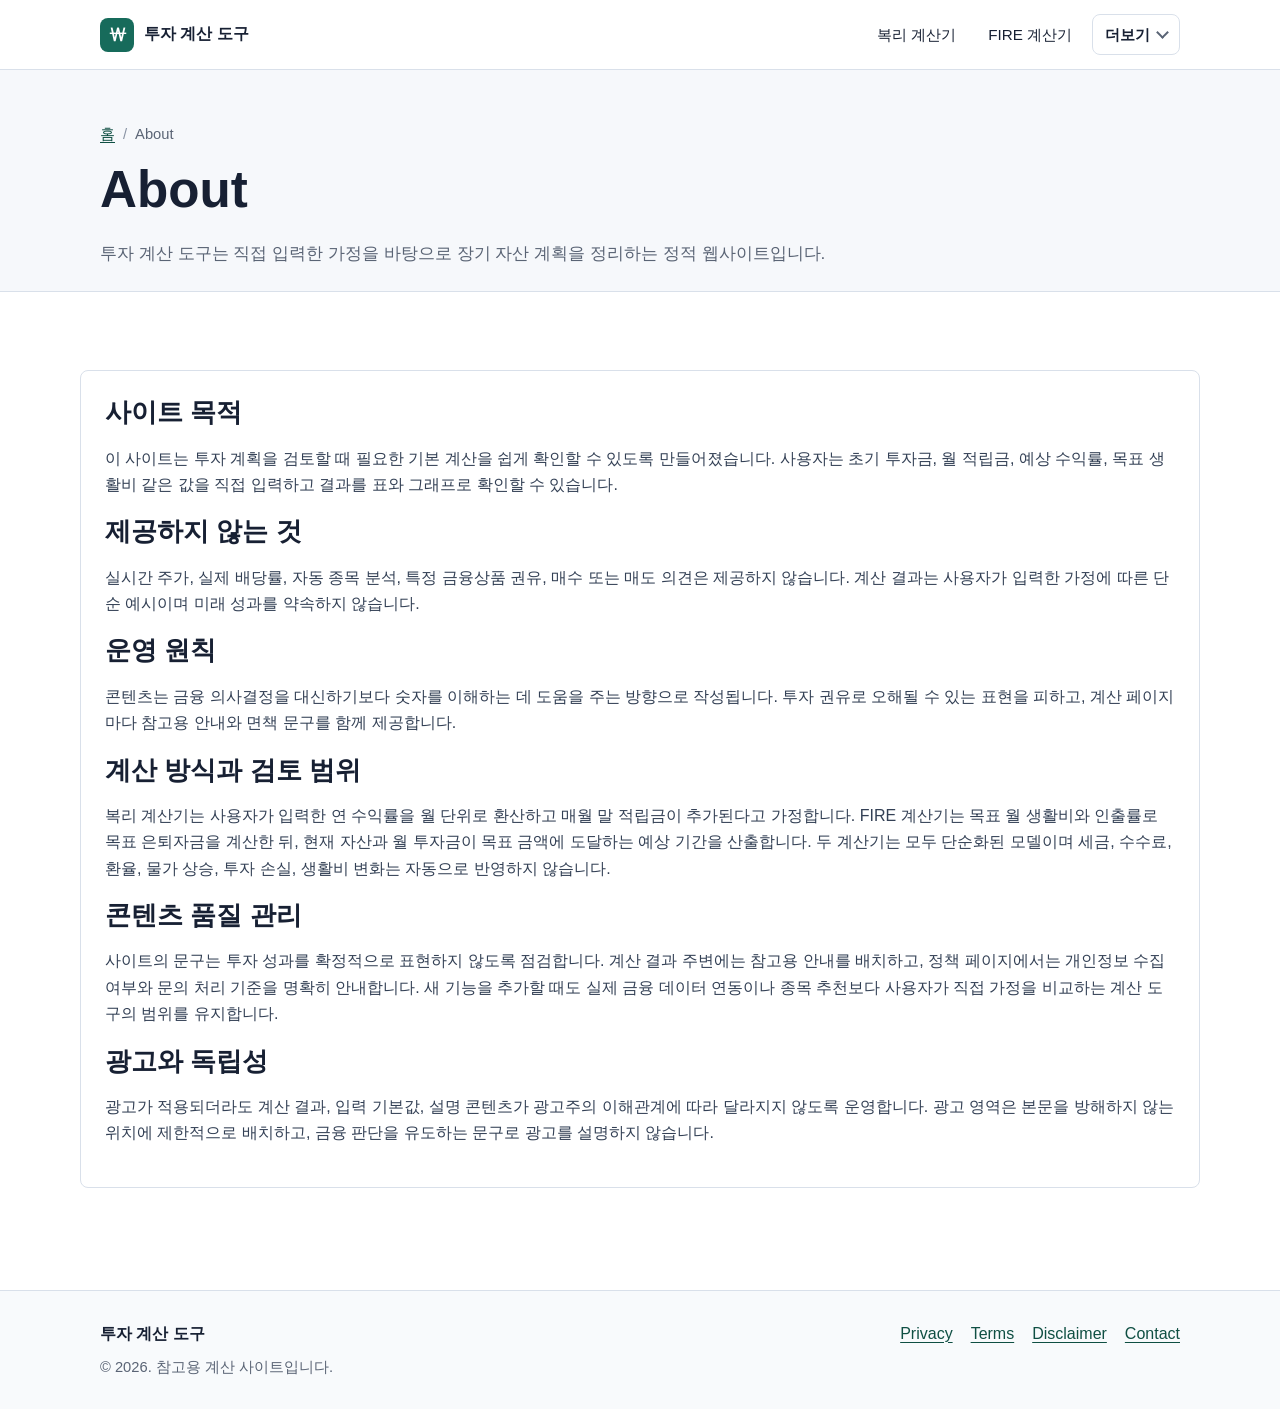
==== about.html @ cb0d3887 "Initial static investment calculators site" ====
﻿<!doctype html>
<html lang="ko">
<head>
  <meta charset="utf-8">
  <meta name="viewport" content="width=device-width, initial-scale=1">
  <title>About | 투자 계산 도구 소개</title>
  <meta name="description" content="투자 계산 도구의 목적, 제공 범위, 운영 원칙을 안내합니다. 이 사이트는 종목 추천이나 실시간 금융 데이터를 제공하지 않습니다.">
  <link rel="canonical" href="https://example.com/about">
  <meta property="og:type" content="website">
  <meta property="og:title" content="About | 투자 계산 도구 소개">
  <meta property="og:description" content="사용자 입력값 기반 투자 계산 보조 도구의 운영 원칙을 확인하세요.">
  <meta property="og:url" content="https://example.com/about">
  <meta property="og:site_name" content="투자 계산 도구">
  <link rel="stylesheet" href="/assets/css/style.css">
  <script src="/assets/js/main.js" defer></script>
  <script type="application/ld+json">{"@context":"https://schema.org","@type":"BreadcrumbList","itemListElement":[{"@type":"ListItem","position":1,"name":"홈","item":"https://example.com/"},{"@type":"ListItem","position":2,"name":"About","item":"https://example.com/about"}]}</script>
</head>
<body>
  <a class="skip-link" href="#main">본문 바로가기</a>
  <header class="site-header"><div class="nav-wrap"><a class="brand" href="/"><span class="brand-mark" aria-hidden="true">₩</span><span>투자 계산 도구</span></a><nav class="nav-links" aria-label="주요 메뉴"><a class="nav-primary" href="/">복리 계산기</a><a class="nav-primary" href="/fire-calculator">FIRE 계산기</a><details class="nav-more"><summary>더보기</summary><div class="nav-menu"><a href="/about" aria-current="page">About</a><a href="/privacy">Privacy</a><a href="/terms">Terms</a><a href="/disclaimer">Disclaimer</a><a href="/contact">Contact</a></div></details></nav></div></header>
  <main id="main">
    <section class="page-title"><div class="container"><nav class="breadcrumbs" aria-label="현재 위치"><ol><li><a href="/">홈</a></li><li>About</li></ol></nav><h1>About</h1><p class="lead">투자 계산 도구는 직접 입력한 가정을 바탕으로 장기 자산 계획을 정리하는 정적 웹사이트입니다.</p></div></section>
    <section class="section"><div class="container content-box">
      <h2>사이트 목적</h2>
      <p>이 사이트는 투자 계획을 검토할 때 필요한 기본 계산을 쉽게 확인할 수 있도록 만들어졌습니다. 사용자는 초기 투자금, 월 적립금, 예상 수익률, 목표 생활비 같은 값을 직접 입력하고 결과를 표와 그래프로 확인할 수 있습니다.</p>
      <h2>제공하지 않는 것</h2>
      <p>실시간 주가, 실제 배당률, 자동 종목 분석, 특정 금융상품 권유, 매수 또는 매도 의견은 제공하지 않습니다. 계산 결과는 사용자가 입력한 가정에 따른 단순 예시이며 미래 성과를 약속하지 않습니다.</p>
      <h2>운영 원칙</h2>
      <p>콘텐츠는 금융 의사결정을 대신하기보다 숫자를 이해하는 데 도움을 주는 방향으로 작성됩니다. 투자 권유로 오해될 수 있는 표현을 피하고, 계산 페이지마다 참고용 안내와 면책 문구를 함께 제공합니다.</p>
      <h2>계산 방식과 검토 범위</h2>
      <p>복리 계산기는 사용자가 입력한 연 수익률을 월 단위로 환산하고 매월 말 적립금이 추가된다고 가정합니다. FIRE 계산기는 목표 월 생활비와 인출률로 목표 은퇴자금을 계산한 뒤, 현재 자산과 월 투자금이 목표 금액에 도달하는 예상 기간을 산출합니다. 두 계산기는 모두 단순화된 모델이며 세금, 수수료, 환율, 물가 상승, 투자 손실, 생활비 변화는 자동으로 반영하지 않습니다.</p>
      <h2>콘텐츠 품질 관리</h2>
      <p>사이트의 문구는 투자 성과를 확정적으로 표현하지 않도록 점검합니다. 계산 결과 주변에는 참고용 안내를 배치하고, 정책 페이지에서는 개인정보 수집 여부와 문의 처리 기준을 명확히 안내합니다. 새 기능을 추가할 때도 실제 금융 데이터 연동이나 종목 추천보다 사용자가 직접 가정을 비교하는 계산 도구의 범위를 유지합니다.</p>
      <h2>광고와 독립성</h2>
      <p>광고가 적용되더라도 계산 결과, 입력 기본값, 설명 콘텐츠가 광고주의 이해관계에 따라 달라지지 않도록 운영합니다. 광고 영역은 본문을 방해하지 않는 위치에 제한적으로 배치하고, 금융 판단을 유도하는 문구로 광고를 설명하지 않습니다.</p>
    </div></section>
  </main>
  <footer class="site-footer"><div class="container footer-inner"><div><strong>투자 계산 도구</strong><p class="footer-note">© <span id="currentYear"></span>. 참고용 계산 사이트입니다.</p></div><nav class="footer-links" aria-label="하단 메뉴"><a href="/privacy">Privacy</a><a href="/terms">Terms</a><a href="/disclaimer">Disclaimer</a><a href="/contact">Contact</a></nav></div></footer>
</body>
</html>
---- assets/css/style.css ----
:root {
  --bg: #ffffff;
  --surface: #f6f8fb;
  --panel: #ffffff;
  --text: #172033;
  --muted: #5a6475;
  --line: #d9e0ea;
  --primary: #176b5b;
  --primary-dark: #0f4f43;
  --accent: #224b7a;
  --warning: #8a4b00;
  --focus: #f2b84b;
  --shadow: 0 10px 28px rgba(23, 32, 51, 0.08);
  --radius: 8px;
}

* {
  box-sizing: border-box;
}

html {
  color-scheme: light;
  scroll-behavior: smooth;
}

body {
  margin: 0;
  background: var(--bg);
  color: var(--text);
  font-family: Arial, "Noto Sans KR", "Malgun Gothic", sans-serif;
  font-size: 16px;
  line-height: 1.65;
}

p,
li,
dt,
dd,
small,
.lead,
.metric strong {
  overflow-wrap: anywhere;
}

a {
  color: var(--primary-dark);
  text-decoration-thickness: 1px;
  text-underline-offset: 3px;
}

a:hover {
  color: var(--accent);
}

a:focus-visible,
button:focus-visible,
input:focus-visible,
select:focus-visible,
textarea:focus-visible {
  outline: 3px solid var(--focus);
  outline-offset: 2px;
}

.site-header {
  position: sticky;
  top: 0;
  z-index: 10;
  border-bottom: 1px solid var(--line);
  background: rgba(255, 255, 255, 0.96);
  backdrop-filter: blur(8px);
}

.nav-wrap {
  display: flex;
  align-items: center;
  justify-content: space-between;
  gap: 24px;
  max-width: 1120px;
  margin: 0 auto;
  padding: 14px 20px;
}

.brand {
  display: inline-flex;
  align-items: center;
  gap: 10px;
  color: var(--text);
  font-weight: 700;
  text-decoration: none;
  white-space: nowrap;
}

.brand-mark {
  display: inline-grid;
  width: 34px;
  height: 34px;
  place-items: center;
  border-radius: 8px;
  background: var(--primary);
  color: #ffffff;
  font-size: 18px;
}

.nav-links {
  display: flex;
  flex-wrap: wrap;
  justify-content: flex-end;
  align-items: center;
  gap: 8px;
  font-size: 0.95rem;
}

.nav-links a {
  color: var(--text);
  text-decoration: none;
}

.nav-primary,
.nav-more summary {
  display: inline-flex;
  align-items: center;
  min-height: 38px;
  padding: 7px 12px;
  border-radius: 8px;
}

.nav-primary:hover,
.nav-more summary:hover {
  background: var(--surface);
}

.nav-links a[aria-current="page"],
.nav-menu a[aria-current="page"] {
  color: var(--primary-dark);
  font-weight: 700;
}

.nav-links .nav-primary[aria-current="page"] {
  background: #eef8f5;
}

.nav-more {
  position: relative;
}

.nav-more summary {
  border: 1px solid var(--line);
  background: #ffffff;
  color: var(--text);
  cursor: pointer;
  list-style: none;
  font-weight: 700;
}

.nav-more summary::-webkit-details-marker {
  display: none;
}

.nav-more summary::after {
  content: "";
  width: 7px;
  height: 7px;
  margin-left: 8px;
  border-right: 2px solid var(--muted);
  border-bottom: 2px solid var(--muted);
  transform: translateY(-2px) rotate(45deg);
}

.nav-more[open] summary::after {
  transform: translateY(2px) rotate(225deg);
}

.nav-menu {
  position: absolute;
  top: calc(100% + 8px);
  right: 0;
  z-index: 20;
  display: grid;
  min-width: 180px;
  padding: 8px;
  border: 1px solid var(--line);
  border-radius: 8px;
  background: #ffffff;
  box-shadow: var(--shadow);
}

.nav-menu a {
  padding: 9px 10px;
  border-radius: 6px;
}

.nav-menu a:hover {
  background: var(--surface);
}

.container {
  max-width: 1120px;
  margin: 0 auto;
  padding: 0 20px;
}

.hero {
  background: linear-gradient(180deg, #f7faf9 0%, #ffffff 100%);
  border-bottom: 1px solid var(--line);
}

.hero-inner {
  display: grid;
  grid-template-columns: minmax(0, 1.1fr) minmax(280px, 0.9fr);
  gap: 44px;
  align-items: center;
  min-height: 520px;
  padding: 64px 20px 48px;
}

.hero h1,
.page-title h1 {
  margin: 0;
  color: var(--text);
  font-size: clamp(2rem, 4vw, 3.3rem);
  line-height: 1.18;
  letter-spacing: 0;
}

.lead {
  max-width: 760px;
  margin: 18px 0 0;
  color: var(--muted);
  font-size: 1.08rem;
}

.hero-actions {
  display: flex;
  flex-wrap: wrap;
  gap: 12px;
  margin-top: 28px;
}

.button {
  display: inline-flex;
  align-items: center;
  justify-content: center;
  min-height: 44px;
  padding: 10px 16px;
  border: 1px solid var(--primary);
  border-radius: 8px;
  background: var(--primary);
  color: #ffffff;
  font-weight: 700;
  text-decoration: none;
  cursor: pointer;
}

.button.secondary {
  background: #ffffff;
  color: var(--primary-dark);
}

.button:hover {
  background: var(--primary-dark);
  color: #ffffff;
}

.hero-panel,
.tool-panel,
.content-box,
.notice,
.ad-slot {
  border: 1px solid var(--line);
  border-radius: var(--radius);
  background: var(--panel);
  box-shadow: var(--shadow);
}

.hero-panel {
  padding: 24px;
}

.mini-chart {
  display: grid;
  align-items: end;
  grid-template-columns: repeat(8, 1fr);
  gap: 8px;
  height: 180px;
  margin: 24px 0;
  padding: 18px;
  border-radius: 8px;
  background: var(--surface);
}

.mini-chart span {
  display: block;
  border-radius: 5px 5px 0 0;
  background: var(--primary);
}

.quick-facts {
  display: grid;
  gap: 12px;
  margin: 0;
}

.quick-facts div {
  display: flex;
  justify-content: space-between;
  gap: 14px;
  padding-bottom: 10px;
  border-bottom: 1px solid var(--line);
}

.quick-facts div:last-child {
  border-bottom: 0;
  padding-bottom: 0;
}

.quick-facts dt {
  color: var(--muted);
}

.quick-facts dd {
  margin: 0;
  font-weight: 700;
  text-align: right;
}

.section {
  padding: 54px 0;
}

.section h2,
.content-box h2,
.tool-panel h2 {
  margin: 0 0 16px;
  font-size: 1.65rem;
  line-height: 1.3;
  letter-spacing: 0;
}

.section h3,
.content-box h3 {
  margin: 30px 0 10px;
  font-size: 1.18rem;
  line-height: 1.35;
}

.panel-heading {
  display: flex;
  align-items: flex-start;
  justify-content: space-between;
  gap: 16px;
  margin-bottom: 12px;
}

.panel-heading h2 {
  margin-bottom: 8px;
}

.panel-heading p {
  margin: 0;
  color: var(--muted);
}

.tip-button {
  flex: 0 0 auto;
  min-width: 48px;
  min-height: 36px;
  padding: 7px 12px;
  border: 1px solid #cfe4df;
  border-radius: 999px;
  background: #eef8f5;
  color: var(--primary-dark);
  font: inherit;
  font-weight: 800;
  cursor: pointer;
}

.tip-button:hover {
  border-color: var(--primary);
  background: #dff2ed;
}

.grid-2,
.tool-grid {
  display: grid;
  grid-template-columns: repeat(2, minmax(0, 1fr));
  gap: 22px;
}

.feature-card,
.content-box,
.tool-panel,
.notice,
.ad-slot {
  padding: 24px;
}

.feature-card {
  border: 1px solid var(--line);
  border-radius: var(--radius);
  background: var(--surface);
}

.feature-card h2,
.feature-card h3 {
  margin-top: 0;
}

.page-title {
  padding: 52px 0 24px;
  border-bottom: 1px solid var(--line);
  background: var(--surface);
}

.visual-title {
  padding: 42px 0;
}

.page-title-inner {
  display: grid;
  grid-template-columns: minmax(0, 1fr) minmax(260px, 420px);
  gap: 34px;
  align-items: center;
}

.page-visual {
  display: block;
  width: 100%;
  height: auto;
  border-radius: 8px;
  box-shadow: 0 12px 34px rgba(23, 32, 51, 0.08);
}

.title-action {
  margin-top: 20px;
}

.breadcrumbs {
  margin-bottom: 14px;
  color: var(--muted);
  font-size: 0.92rem;
}

.breadcrumbs ol {
  display: flex;
  flex-wrap: wrap;
  gap: 8px;
  margin: 0;
  padding: 0;
  list-style: none;
}

.breadcrumbs li:not(:last-child)::after {
  content: "/";
  margin-left: 8px;
  color: #8892a3;
}

.calculator-form {
  display: grid;
  gap: 18px;
}

.field {
  display: grid;
  gap: 7px;
}

.field label {
  font-weight: 700;
}

.field small {
  color: var(--muted);
}

input,
select,
textarea {
  width: 100%;
  min-height: 46px;
  padding: 10px 12px;
  border: 1px solid #b9c3d2;
  border-radius: 8px;
  background: #ffffff;
  color: var(--text);
  font: inherit;
}

select {
  appearance: none;
  background-image: linear-gradient(45deg, transparent 50%, var(--muted) 50%), linear-gradient(135deg, var(--muted) 50%, transparent 50%);
  background-position: calc(100% - 18px) 20px, calc(100% - 12px) 20px;
  background-size: 6px 6px, 6px 6px;
  background-repeat: no-repeat;
  padding-right: 38px;
}

.money-input {
  font-size: 1.12rem;
  font-weight: 700;
  letter-spacing: 0;
}

.amount-help {
  display: inline-flex;
  align-items: center;
  width: fit-content;
  min-height: 30px;
  padding: 4px 10px;
  border: 1px solid #cfe4df;
  border-radius: 8px;
  background: #eef8f5;
  color: var(--primary-dark);
  font-size: 0.92rem;
  font-weight: 700;
}

[hidden] {
  display: none !important;
}

textarea {
  min-height: 150px;
  resize: vertical;
}

.result-summary {
  display: grid;
  grid-template-columns: repeat(2, minmax(0, 1fr));
  gap: 12px;
  margin: 18px 0 22px;
}

.metric {
  padding: 16px;
  border: 1px solid var(--line);
  border-radius: 8px;
  background: var(--surface);
}

.metric span {
  display: block;
  color: var(--muted);
  font-size: 0.92rem;
}

.metric strong {
  display: block;
  margin-top: 6px;
  color: var(--text);
  font-size: 1.25rem;
  overflow-wrap: anywhere;
}

.chart-wrap {
  position: relative;
  min-height: 300px;
  margin-top: 18px;
}

.table-wrap {
  overflow-x: auto;
  margin-top: 20px;
  border: 1px solid var(--line);
  border-radius: 8px;
}

table {
  width: 100%;
  border-collapse: collapse;
  min-width: 560px;
  background: #ffffff;
}

th,
td {
  padding: 12px 14px;
  border-bottom: 1px solid var(--line);
  text-align: right;
}

th:first-child,
td:first-child {
  text-align: left;
}

th {
  background: var(--surface);
  color: var(--text);
  font-weight: 700;
}

tr:last-child td {
  border-bottom: 0;
}

.notice {
  margin-top: 22px;
  border-color: #e8c98f;
  background: #fff9ed;
  color: #4a3200;
  box-shadow: none;
}

.notice strong {
  color: var(--warning);
}

.ad-slot {
  margin: 34px 0;
  background: #fafbfc;
  color: var(--muted);
  text-align: center;
  box-shadow: none;
}

.tip-strip {
  display: flex;
  align-items: center;
  justify-content: space-between;
  gap: 18px;
  margin: 28px 0 0;
  padding: 18px 20px;
  border: 1px solid #cfe4df;
  border-radius: 8px;
  background: #f3faf7;
}

.tip-strip strong {
  display: block;
  margin-bottom: 4px;
  color: var(--primary-dark);
  font-size: 1.05rem;
}

.tip-strip p {
  margin: 0;
  color: var(--muted);
}

.tip-modal {
  width: min(820px, calc(100% - 32px));
  max-height: min(760px, calc(100vh - 40px));
  padding: 0;
  border: 0;
  border-radius: 8px;
  background: transparent;
}

.tip-modal::backdrop {
  background: rgba(23, 32, 51, 0.56);
}

.tip-modal-inner {
  position: relative;
  max-height: min(760px, calc(100vh - 40px));
  overflow: auto;
  padding: 30px;
  border: 1px solid var(--line);
  border-radius: 8px;
  background: #ffffff;
  box-shadow: 0 24px 64px rgba(23, 32, 51, 0.24);
}

.tip-modal-inner h2 {
  margin: 0 0 16px;
  padding-right: 40px;
}

.tip-modal-inner h3 {
  margin: 28px 0 8px;
}

.tip-modal-inner p {
  color: #334055;
}

.modal-close {
  position: absolute;
  top: 18px;
  right: 18px;
  display: inline-grid;
  width: 36px;
  height: 36px;
  place-items: center;
  border: 1px solid var(--line);
  border-radius: 50%;
  background: #ffffff;
  color: var(--text);
  font-size: 1.4rem;
  line-height: 1;
  cursor: pointer;
}

.modal-close:hover {
  background: var(--surface);
}

.content-box {
  margin-top: 24px;
  box-shadow: none;
}

.content-box p,
.content-box li {
  color: #334055;
}

.content-box ul {
  padding-left: 22px;
}

.site-footer {
  margin-top: 48px;
  border-top: 1px solid var(--line);
  background: #f8fafc;
}

.footer-inner {
  display: grid;
  grid-template-columns: 1fr auto;
  gap: 22px;
  align-items: start;
  padding: 30px 20px;
}

.footer-links {
  display: flex;
  flex-wrap: wrap;
  gap: 12px 18px;
}

.footer-note {
  margin: 8px 0 0;
  color: var(--muted);
  font-size: 0.92rem;
}

.skip-link {
  position: absolute;
  left: -999px;
  top: 8px;
  z-index: 100;
  padding: 8px 12px;
  background: var(--text);
  color: #ffffff;
}

.skip-link:focus {
  left: 8px;
}

@media (max-width: 860px) {
  .nav-wrap,
  .footer-inner {
    align-items: flex-start;
    flex-direction: column;
  }

  .nav-wrap {
    display: grid;
  }

  .nav-links {
    justify-content: flex-start;
  }

  .nav-more {
    margin-left: auto;
  }

  .hero-inner,
  .page-title-inner,
  .grid-2,
  .tool-grid {
    grid-template-columns: 1fr;
  }

  .hero-inner {
    min-height: auto;
    padding-top: 44px;
  }
}

@media (max-width: 560px) {
  body {
    font-size: 15px;
  }

  .container,
  .nav-wrap,
  .hero-inner,
  .footer-inner {
    padding-left: 16px;
    padding-right: 16px;
  }

  .nav-links {
    width: 100%;
    gap: 6px;
    font-size: 0.9rem;
  }

  .nav-primary,
  .nav-more summary {
    min-height: 36px;
    padding: 6px 9px;
  }

  .section {
    padding: 38px 0;
  }

  .feature-card,
  .content-box,
  .tool-panel,
  .notice,
  .ad-slot,
  .hero-panel {
    padding: 18px;
  }

  .result-summary {
    grid-template-columns: 1fr;
  }

  .panel-heading,
  .tip-strip {
    align-items: stretch;
    flex-direction: column;
  }

  .tip-strip .button {
    width: 100%;
  }

  .tip-modal-inner {
    padding: 24px 18px;
  }

  .hero-actions .button {
    width: 100%;
  }

  .chart-wrap {
    min-height: 260px;
  }
}
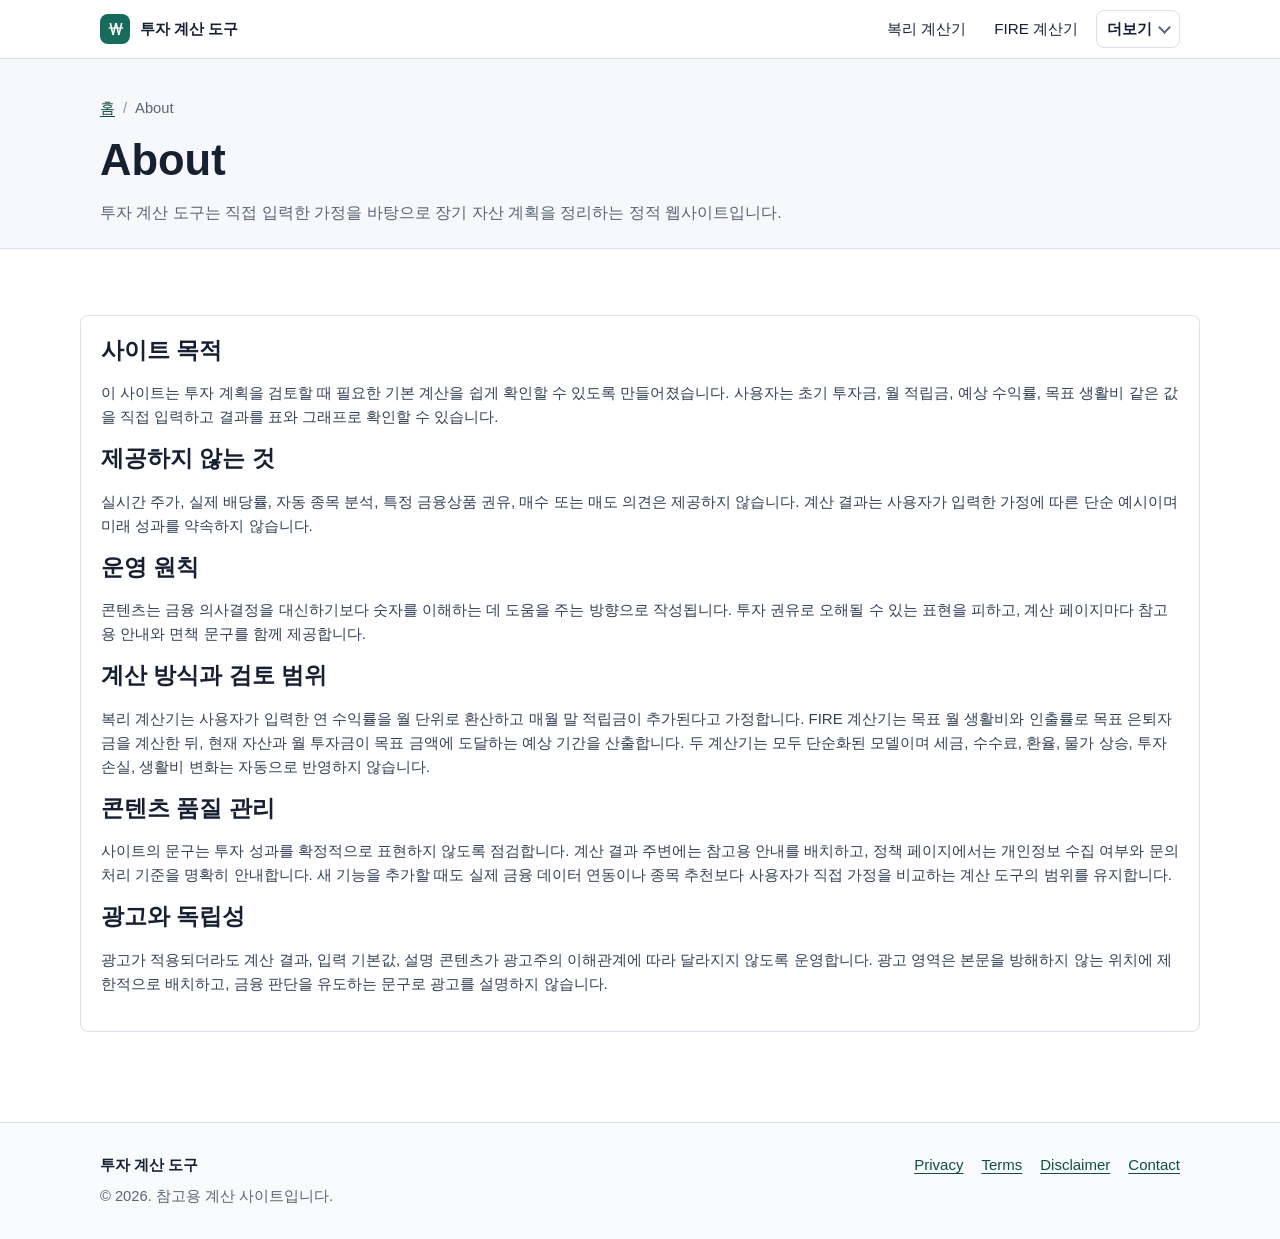
==== commit 814776c9: "Localize more menu labels" ====
--- a/about.html
+++ b/about.html
@@ -17,7 +17,7 @@
 </head>
 <body>
   <a class="skip-link" href="#main">본문 바로가기</a>
-  <header class="site-header"><div class="nav-wrap"><a class="brand" href="/"><span class="brand-mark" aria-hidden="true">₩</span><span>투자 계산 도구</span></a><nav class="nav-links" aria-label="주요 메뉴"><a class="nav-primary" href="/">복리 계산기</a><a class="nav-primary" href="/fire-calculator">FIRE 계산기</a><details class="nav-more"><summary>더보기</summary><div class="nav-menu"><a href="/about" aria-current="page">About</a><a href="/privacy">Privacy</a><a href="/terms">Terms</a><a href="/disclaimer">Disclaimer</a><a href="/contact">Contact</a></div></details></nav></div></header>
+  <header class="site-header"><div class="nav-wrap"><a class="brand" href="/"><span class="brand-mark" aria-hidden="true">₩</span><span>투자 계산 도구</span></a><nav class="nav-links" aria-label="주요 메뉴"><a class="nav-primary" href="/">복리 계산기</a><a class="nav-primary" href="/fire-calculator">FIRE 계산기</a><details class="nav-more"><summary>더보기</summary><div class="nav-menu"><a href="/about" aria-current="page">About (소개)</a><a href="/privacy">Privacy (개인정보처리방침)</a><a href="/terms">Terms (이용약관)</a><a href="/disclaimer">Disclaimer (면책안내)</a><a href="/contact">Contact (문의)</a></div></details></nav></div></header>
   <main id="main">
     <section class="page-title"><div class="container"><nav class="breadcrumbs" aria-label="현재 위치"><ol><li><a href="/">홈</a></li><li>About</li></ol></nav><h1>About</h1><p class="lead">투자 계산 도구는 직접 입력한 가정을 바탕으로 장기 자산 계획을 정리하는 정적 웹사이트입니다.</p></div></section>
     <section class="section"><div class="container content-box">
--- a/assets/css/style.css
+++ b/assets/css/style.css
@@ -28,8 +28,8 @@
   background: var(--bg);
   color: var(--text);
   font-family: Arial, "Noto Sans KR", "Malgun Gothic", sans-serif;
-  font-size: 16px;
-  line-height: 1.65;
+  font-size: 15px;
+  line-height: 1.6;
 }
 
 p,
@@ -77,7 +77,7 @@
   gap: 24px;
   max-width: 1120px;
   margin: 0 auto;
-  padding: 14px 20px;
+  padding: 10px 20px;
 }
 
 .brand {
@@ -92,13 +92,13 @@
 
 .brand-mark {
   display: inline-grid;
-  width: 34px;
-  height: 34px;
+  width: 30px;
+  height: 30px;
   place-items: center;
   border-radius: 8px;
   background: var(--primary);
   color: #ffffff;
-  font-size: 18px;
+  font-size: 16px;
 }
 
 .nav-links {
@@ -119,8 +119,8 @@
 .nav-more summary {
   display: inline-flex;
   align-items: center;
-  min-height: 38px;
-  padding: 7px 12px;
+  min-height: 34px;
+  padding: 6px 10px;
   border-radius: 8px;
 }
 
@@ -176,7 +176,7 @@
   right: 0;
   z-index: 20;
   display: grid;
-  min-width: 180px;
+  min-width: 238px;
   padding: 8px;
   border: 1px solid var(--line);
   border-radius: 8px;
@@ -187,6 +187,8 @@
 .nav-menu a {
   padding: 9px 10px;
   border-radius: 6px;
+  line-height: 1.35;
+  white-space: nowrap;
 }
 
 .nav-menu a:hover {
@@ -209,24 +211,24 @@
   grid-template-columns: minmax(0, 1.1fr) minmax(280px, 0.9fr);
   gap: 44px;
   align-items: center;
-  min-height: 520px;
-  padding: 64px 20px 48px;
+  min-height: 430px;
+  padding: 44px 20px 34px;
 }
 
 .hero h1,
 .page-title h1 {
   margin: 0;
   color: var(--text);
-  font-size: clamp(2rem, 4vw, 3.3rem);
+  font-size: clamp(1.8rem, 3.4vw, 2.8rem);
   line-height: 1.18;
   letter-spacing: 0;
 }
 
 .lead {
   max-width: 760px;
-  margin: 18px 0 0;
+  margin: 14px 0 0;
   color: var(--muted);
-  font-size: 1.08rem;
+  font-size: 1rem;
 }
 
 .hero-actions {
@@ -240,8 +242,8 @@
   display: inline-flex;
   align-items: center;
   justify-content: center;
-  min-height: 44px;
-  padding: 10px 16px;
+  min-height: 40px;
+  padding: 8px 14px;
   border: 1px solid var(--primary);
   border-radius: 8px;
   background: var(--primary);
@@ -324,14 +326,14 @@
 }
 
 .section {
-  padding: 54px 0;
+  padding: 42px 0;
 }
 
 .section h2,
 .content-box h2,
 .tool-panel h2 {
   margin: 0 0 16px;
-  font-size: 1.65rem;
+  font-size: 1.42rem;
   line-height: 1.3;
   letter-spacing: 0;
 }
@@ -391,7 +393,7 @@
 .tool-panel,
 .notice,
 .ad-slot {
-  padding: 24px;
+  padding: 20px;
 }
 
 .feature-card {
@@ -406,19 +408,19 @@
 }
 
 .page-title {
-  padding: 52px 0 24px;
+  padding: 38px 0 22px;
   border-bottom: 1px solid var(--line);
   background: var(--surface);
 }
 
 .visual-title {
-  padding: 42px 0;
+  padding: 34px 0;
 }
 
 .page-title-inner {
   display: grid;
-  grid-template-columns: minmax(0, 1fr) minmax(260px, 420px);
-  gap: 34px;
+  grid-template-columns: minmax(0, 1fr) minmax(240px, 380px);
+  gap: 28px;
   align-items: center;
 }
 
@@ -431,7 +433,7 @@
 }
 
 .title-action {
-  margin-top: 20px;
+  margin-top: 16px;
 }
 
 .breadcrumbs {
@@ -457,7 +459,7 @@
 
 .calculator-form {
   display: grid;
-  gap: 18px;
+  gap: 15px;
 }
 
 .field {
@@ -477,8 +479,8 @@
 select,
 textarea {
   width: 100%;
-  min-height: 46px;
-  padding: 10px 12px;
+  min-height: 42px;
+  padding: 8px 11px;
   border: 1px solid #b9c3d2;
   border-radius: 8px;
   background: #ffffff;
@@ -496,7 +498,7 @@
 }
 
 .money-input {
-  font-size: 1.12rem;
+  font-size: 1.04rem;
   font-weight: 700;
   letter-spacing: 0;
 }
@@ -505,8 +507,8 @@
   display: inline-flex;
   align-items: center;
   width: fit-content;
-  min-height: 30px;
-  padding: 4px 10px;
+  min-height: 28px;
+  padding: 3px 9px;
   border: 1px solid #cfe4df;
   border-radius: 8px;
   background: #eef8f5;
@@ -527,12 +529,12 @@
 .result-summary {
   display: grid;
   grid-template-columns: repeat(2, minmax(0, 1fr));
-  gap: 12px;
-  margin: 18px 0 22px;
+  gap: 10px;
+  margin: 14px 0 18px;
 }
 
 .metric {
-  padding: 16px;
+  padding: 14px;
   border: 1px solid var(--line);
   border-radius: 8px;
   background: var(--surface);
@@ -548,14 +550,14 @@
   display: block;
   margin-top: 6px;
   color: var(--text);
-  font-size: 1.25rem;
+  font-size: 1.12rem;
   overflow-wrap: anywhere;
 }
 
 .chart-wrap {
   position: relative;
-  min-height: 300px;
-  margin-top: 18px;
+  min-height: 260px;
+  margin-top: 14px;
 }
 
 .table-wrap {
@@ -595,7 +597,7 @@
 }
 
 .notice {
-  margin-top: 22px;
+  margin-top: 18px;
   border-color: #e8c98f;
   background: #fff9ed;
   color: #4a3200;
@@ -619,8 +621,8 @@
   align-items: center;
   justify-content: space-between;
   gap: 18px;
-  margin: 28px 0 0;
-  padding: 18px 20px;
+  margin: 24px 0 0;
+  padding: 16px 18px;
   border: 1px solid #cfe4df;
   border-radius: 8px;
   background: #f3faf7;
@@ -784,7 +786,7 @@
 
 @media (max-width: 560px) {
   body {
-    font-size: 15px;
+    font-size: 14px;
   }
 
   .container,
@@ -808,7 +810,7 @@
   }
 
   .section {
-    padding: 38px 0;
+    padding: 32px 0;
   }
 
   .feature-card,
@@ -817,7 +819,7 @@
   .notice,
   .ad-slot,
   .hero-panel {
-    padding: 18px;
+    padding: 16px;
   }
 
   .result-summary {
@@ -843,6 +845,6 @@
   }
 
   .chart-wrap {
-    min-height: 260px;
-  }
-}
+    min-height: 230px;
+  }
+}
